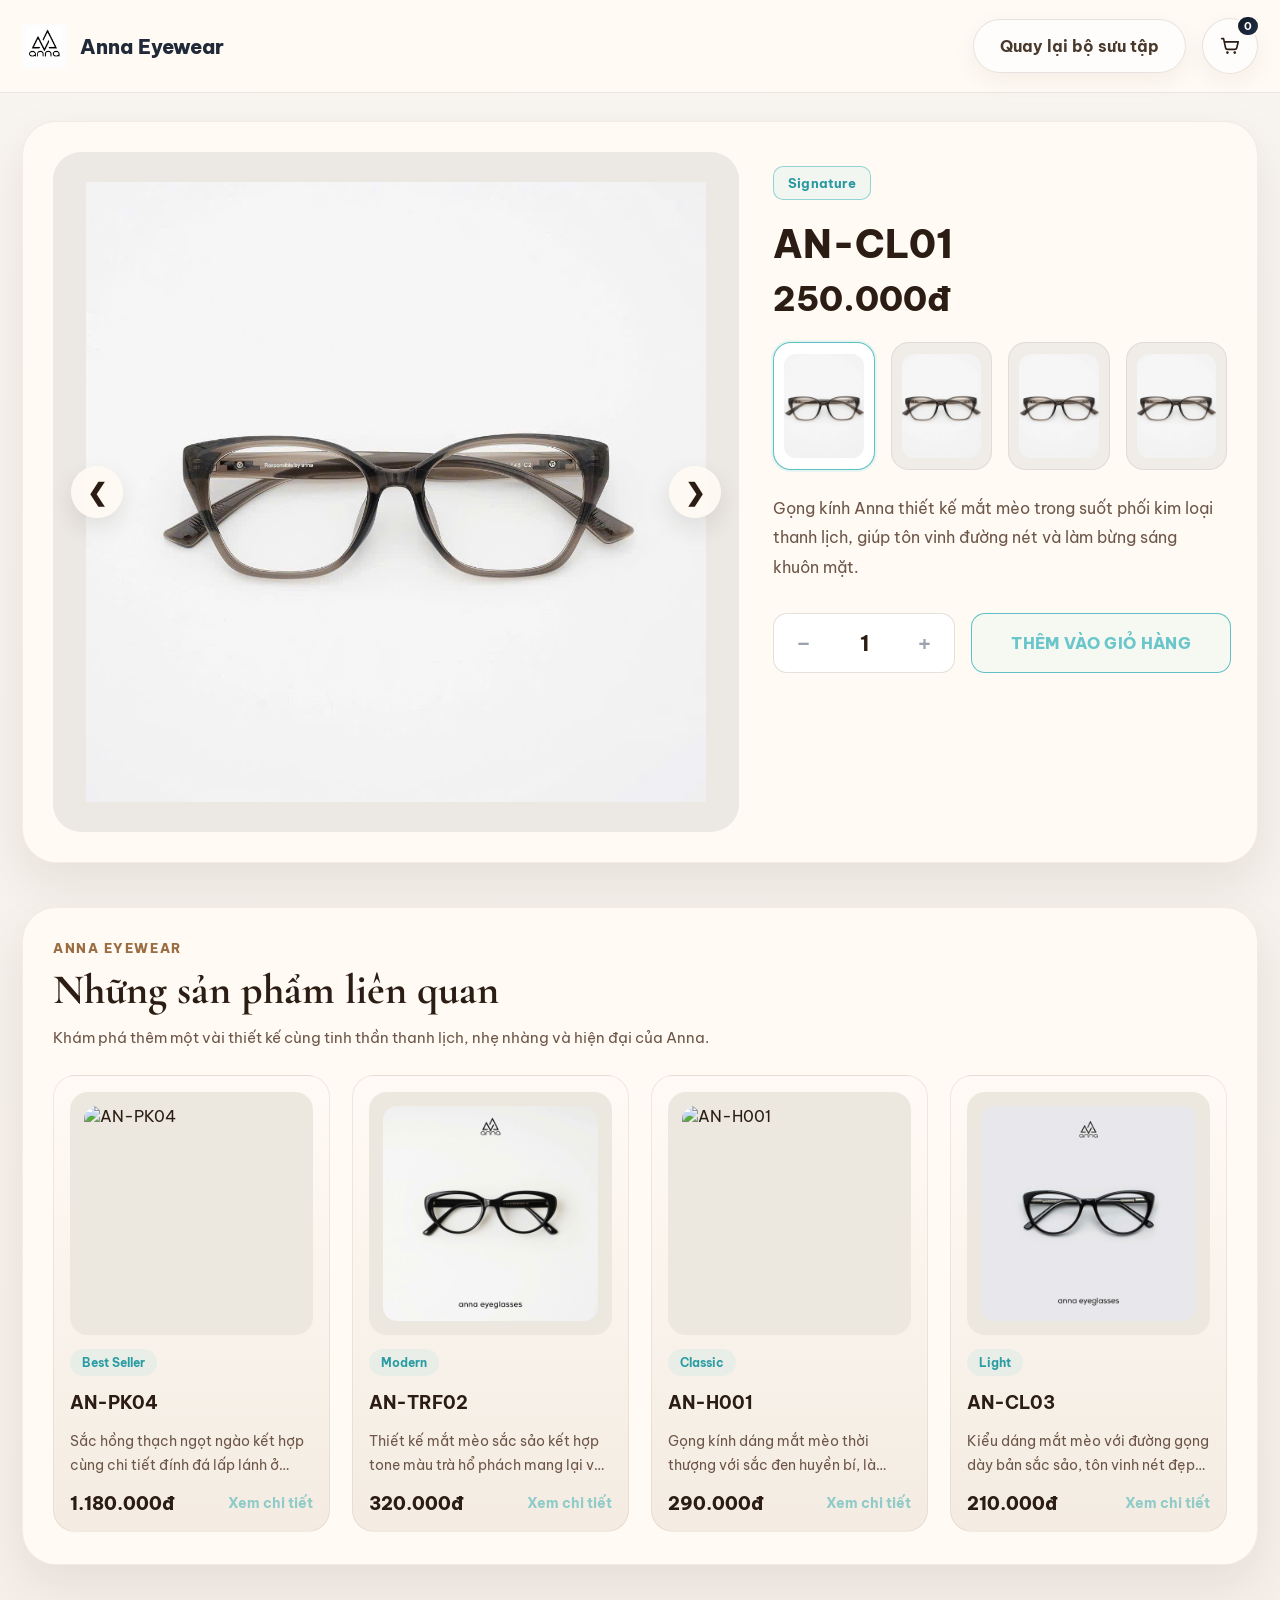
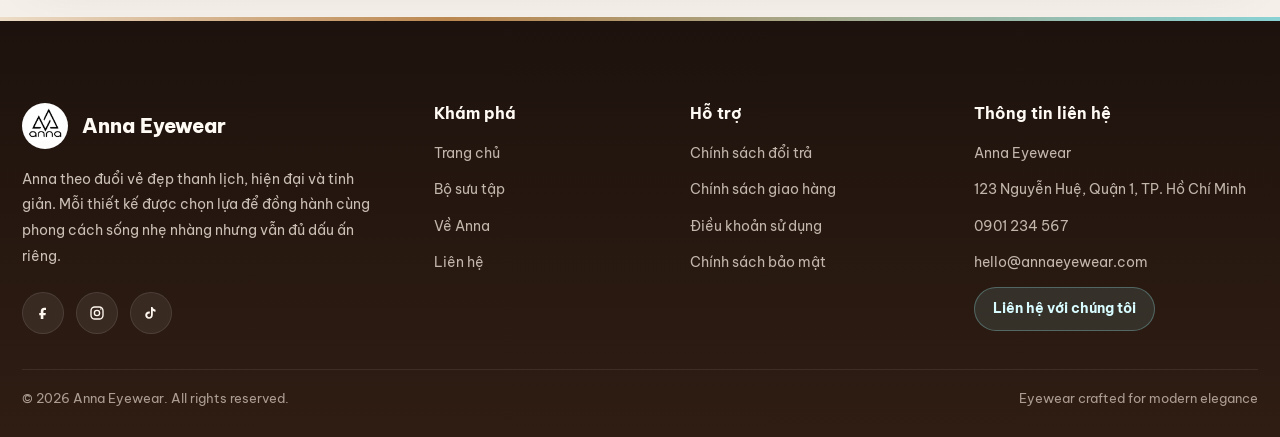
==== html/product-detail.html @ f4abd7b1 "First commit" ====
<!DOCTYPE html>
<html lang="vi">
<head>
  <meta charset="UTF-8" />
  <meta name="viewport" content="width=device-width, initial-scale=1.0" />
  <title>Anna | Chi tiết sản phẩm</title>
  <link rel="preconnect" href="https://fonts.googleapis.com">
  <link rel="preconnect" href="https://fonts.gstatic.com" crossorigin>
  <link href="https://fonts.googleapis.com/css2?family=Be+Vietnam+Pro:wght@400;500;600;700;800&family=Cormorant+Garamond:wght@500;600;700&display=swap" rel="stylesheet">
  <style>
    * {
      box-sizing: border-box;
    }

    :root {
      --bg: #f7f2ec;
      --surface: #fffaf4;
      --surface-soft: #f2ece4;
      --line: rgba(104, 80, 58, 0.12);
      --text: #2b1d14;
      --muted: #6d5648;
      --accent: #8fdcdf;
      --accent-deep: #53bcc2;
      --shadow: 0 20px 50px rgba(43, 29, 18, 0.08);
      --radius-xl: 34px;
      --radius-lg: 24px;
      --radius-md: 18px;
    }

    html {
      scroll-behavior: smooth;
    }

    body {
      margin: 0;
      font-family: "Be Vietnam Pro", sans-serif;
      background: linear-gradient(180deg, #f8f4ef 0%, #f4eee7 100%);
      color: var(--text);
    }

    a {
      text-decoration: none;
      color: inherit;
    }

    img {
      max-width: 100%;
      display: block;
    }

    button,
    input {
      font: inherit;
    }

    .container {
      width: min(1280px, calc(100% - 44px));
      margin: 0 auto;
    }

    .topbar {
      position: sticky;
      top: 0;
      z-index: 100;
      background: rgba(255, 250, 244, 0.94);
      backdrop-filter: blur(12px);
      border-bottom: 1px solid var(--line);
    }

    .topbar-inner {
      min-height: 92px;
      display: flex;
      align-items: center;
      justify-content: space-between;
      gap: 20px;
    }

    .brand {
      display: inline-flex;
      align-items: center;
      gap: 14px;
      color: #1f2937;
      font-weight: 800;
      font-size: 20px;
    }

    .brand img {
      width: 44px;
      height: 44px;
      object-fit: contain;
    }

    .top-actions {
      display: flex;
      align-items: center;
      gap: 16px;
    }

    .back-link {
      min-height: 54px;
      padding: 0 26px;
      display: inline-flex;
      align-items: center;
      justify-content: center;
      border-radius: 999px;
      border: 1px solid rgba(108, 82, 58, 0.16);
      background: rgba(255, 255, 255, 0.76);
      color: #4a3a2d;
      font-weight: 700;
      box-shadow: 0 8px 24px rgba(43, 29, 18, 0.05);
      transition: transform 0.18s ease, box-shadow 0.18s ease;
    }

    .back-link:hover,
    .cart-link:hover {
      transform: translateY(-1px);
      box-shadow: 0 12px 28px rgba(43, 29, 18, 0.08);
    }

    .cart-link {
      position: relative;
      width: 56px;
      height: 56px;
      border-radius: 999px;
      display: inline-flex;
      align-items: center;
      justify-content: center;
      background: rgba(255, 255, 255, 0.76);
      border: 1px solid rgba(108, 82, 58, 0.16);
      color: #2b1d14;
      box-shadow: 0 8px 24px rgba(43, 29, 18, 0.05);
      transition: transform 0.18s ease, box-shadow 0.18s ease;
    }

    .cart-count {
      position: absolute;
      top: -4px;
      right: -3px;
      min-width: 22px;
      height: 22px;
      padding: 0 6px;
      border-radius: 999px;
      display: inline-flex;
      align-items: center;
      justify-content: center;
      background: linear-gradient(135deg, #101827 0%, #213047 100%);
      color: #fff;
      font-size: 11px;
      font-weight: 700;
      border: 2px solid #fffaf4;
    }

    .detail-wrap {
      padding: 28px 0 26px;
    }

    .detail-card {
      background: var(--surface);
      border: 1px solid rgba(108, 82, 58, 0.08);
      border-radius: var(--radius-xl);
      padding: 30px;
      box-shadow: var(--shadow);
    }

    .detail-grid {
      display: grid;
      grid-template-columns: minmax(0, 1.24fr) minmax(360px, 0.82fr);
      gap: 34px;
      align-items: start;
    }

    .gallery-box {
      background: #ece8e3;
      border-radius: 28px;
      padding: 30px;
      min-height: 680px;
      display: flex;
      align-items: center;
      justify-content: center;
      overflow: hidden;
    }

    .gallery-box img {
      width: 100%;
      max-width: 740px;
      max-height: 620px;
      object-fit: contain;
      margin: 0 auto;
    }

    .gallery-box {
  position: relative;
}

.gallery-arrow {
  position: absolute;
  top: 50%;
  transform: translateY(-50%);
  width: 52px;
  height: 52px;
  border: none;
  border-radius: 50%;
  display: inline-flex;
  align-items: center;
  justify-content: center;
  background: rgba(255, 250, 244, 0.92);
  color: #2b1d14;
  font-size: 24px;
  font-weight: 700;
  cursor: pointer;
  box-shadow: 0 10px 24px rgba(43, 29, 18, 0.10);
  z-index: 2;
  transition: 0.2s ease;
}

.gallery-arrow:hover {
  transform: translateY(-50%) scale(1.05);
  background: #ffffff;
}

.gallery-arrow-left {
  left: 18px;
}

.gallery-arrow-right {
  right: 18px;
}

@media (max-width: 768px) {
  .gallery-arrow {
    width: 44px;
    height: 44px;
    font-size: 20px;
  }

  .gallery-arrow-left {
    left: 10px;
  }

  .gallery-arrow-right {
    right: 10px;
  }
}

    .detail-side {
      display: flex;
      flex-direction: column;
      gap: 22px;
      padding-top: 14px;
    }

    .badge {
      width: fit-content;
      padding: 8px 14px;
      border: 1px solid rgba(83, 188, 194, 0.6);
      border-radius: 10px;
      background: rgba(143, 220, 223, 0.12);
      color: #2998a0;
      font-size: 13px;
      font-weight: 700;
      letter-spacing: 0.01em;
    }

    .product-title {
      margin: 0;
      font-size: 38px;
      line-height: 1.18;
      font-weight: 800;
      color: #2b1d14;
    }

    .product-price {
      margin-top: 10px;
      font-size: 34px;
      font-weight: 800;
      color: #2b1d14;
    }

    .thumb-grid {
      display: grid;
      grid-template-columns: repeat(4, minmax(0, 1fr));
      gap: 16px;
    }

    .thumb-btn {
      border: 1px solid rgba(108, 82, 58, 0.1);
      background: #f0ece7;
      border-radius: 18px;
      padding: 10px;
      min-height: 128px;
      cursor: pointer;
      transition: 0.2s ease;
    }

    .thumb-btn.active {
      border-color: rgba(83, 188, 194, 0.95);
      box-shadow: 0 0 0 2px rgba(143, 220, 223, 0.2);
      background: #fff;
    }

    .thumb-btn img {
      width: 100%;
      height: 104px;
      object-fit: cover;
      border-radius: 12px;
    }

    .product-short {
      margin: 2px 0 0;
      font-size: 16px;
      line-height: 1.85;
      color: var(--muted);
    }

    .purchase-row {
      display: flex;
      align-items: center;
      gap: 16px;
      margin-top: 8px;
    }

    .qty-box {
      display: inline-flex;
      align-items: center;
      border: 1px solid rgba(108, 82, 58, 0.18);
      border-radius: 14px;
      overflow: hidden;
      background: #fff;
      min-width: 182px;
      height: 60px;
    }

    .qty-box button {
      width: 60px;
      height: 60px;
      border: none;
      background: transparent;
      color: #9ca3af;
      font-size: 28px;
      cursor: pointer;
    }

    .qty-box input {
      width: 62px;
      height: 60px;
      border: none;
      outline: none;
      background: transparent;
      text-align: center;
      color: #2b1d14;
      font-size: 22px;
      font-weight: 700;
    }

    .qty-box input::-webkit-outer-spin-button,
    .qty-box input::-webkit-inner-spin-button {
      -webkit-appearance: none;
      margin: 0;
    }

    .qty-box input[type="number"] {
      -moz-appearance: textfield;
    }

    .add-cart-btn {
      min-width: 260px;
      height: 60px;
      border-radius: 14px;
      border: 1px solid rgba(83, 188, 194, 0.92);
      background: rgba(143, 220, 223, 0.08);
      color: #6bc6cc;
      font-size: 16px;
      font-weight: 800;
      letter-spacing: 0.02em;
      cursor: pointer;
      padding: 0 22px;
      transition: transform 0.18s ease, box-shadow 0.18s ease;
    }

    .add-cart-btn:hover {
      transform: translateY(-1px);
      box-shadow: 0 10px 20px rgba(83, 188, 194, 0.12);
    }

    .cart-note {
      min-height: 22px;
      margin: 0;
      color: #33838a;
      font-size: 14px;
      font-weight: 600;
    }

    .related-section {
      padding: 18px 0 42px;
    }

    .section-box {
      background: var(--surface);
      border: 1px solid rgba(108, 82, 58, 0.08);
      border-radius: var(--radius-xl);
      padding: 32px 30px;
      box-shadow: var(--shadow);
    }

    .section-head {
      margin-bottom: 24px;
    }

    .section-head .eyebrow {
      margin-bottom: 10px;
      font-size: 13px;
      font-weight: 800;
      letter-spacing: 0.12em;
      text-transform: uppercase;
      color: #9a6d43;
    }

    .section-head h2 {
      margin: 0;
      font-size: 42px;
      line-height: 1.14;
      font-weight: 700;
      font-family: "Cormorant Garamond", serif;
      color: #2b1d14;
    }

    .section-head p {
      margin: 10px 0 0;
      color: var(--muted);
      font-size: 15px;
      line-height: 1.8;
      max-width: 760px;
    }

    .related-grid {
      display: grid;
      grid-template-columns: repeat(4, minmax(0, 1fr));
      gap: 22px;
    }

    .related-card {
      display: flex;
      flex-direction: column;
      gap: 14px;
      padding: 16px;
      border-radius: 22px;
      background: linear-gradient(180deg, #fffaf5 0%, #f4ece2 100%);
      border: 1px solid rgba(108, 82, 58, 0.1);
      transition: transform 0.18s ease, box-shadow 0.18s ease;
      cursor: pointer;
    }

    .related-card:hover {
      transform: translateY(-3px);
      box-shadow: 0 16px 26px rgba(43, 29, 18, 0.08);
    }

    .related-image {
      aspect-ratio: 1 / 1;
      border-radius: 18px;
      overflow: hidden;
      background: #ece7df;
      display: flex;
      align-items: center;
      justify-content: center;
      padding: 14px;
    }

    .related-image img {
      width: 100%;
      height: 100%;
      object-fit: cover;
      border-radius: 14px;
    }

    .related-badge {
      width: fit-content;
      padding: 6px 12px;
      border-radius: 999px;
      background: rgba(143, 220, 223, 0.15);
      color: #2b9ca3;
      font-size: 12px;
      font-weight: 700;
    }

    .related-name {
      margin: 0;
      font-size: 18px;
      font-weight: 700;
      color: #2b1d14;
      line-height: 1.45;
    }

    .related-desc {
      margin: 0;
      font-size: 14px;
      line-height: 1.7;
      color: var(--muted);
      display: -webkit-box;
      -webkit-line-clamp: 2;
      line-clamp: 2;
      -webkit-box-orient: vertical;
      overflow: hidden;
    }

    .related-bottom {
      display: flex;
      align-items: center;
      justify-content: space-between;
      gap: 12px;
      margin-top: auto;
    }

    .related-price {
      font-size: 18px;
      font-weight: 800;
      color: #2b1d14;
    }

    .related-link {
      font-size: 14px;
      font-weight: 700;
      color: #8fcbc8;
    }

    .site-footer {
      position: relative;
      margin-top: 10px;
      padding-top: 28px;
      background: linear-gradient(180deg, #1d120d 0%, #2f1d13 100%);
      color: rgba(255, 248, 240, 0.88);
      overflow: hidden;
    }

    .footer-accent {
      position: absolute;
      inset: 0 auto auto 0;
      width: 100%;
      height: 4px;
      background: linear-gradient(90deg, #f7e6d0 0%, #c48e54 35%, #8fdcdf 100%);
      opacity: 0.95;
    }

    .footer-grid {
      display: grid;
      grid-template-columns: 1.35fr 0.8fr 0.9fr 1fr;
      gap: 28px;
      padding: 58px 0 26px;
      position: relative;
      z-index: 1;
    }

    .footer-brand-col .brand {
      color: #fffaf4;
      margin-bottom: 18px;
    }

    .footer-brand-col .brand img {
      width: 46px;
      height: 46px;
      object-fit: cover;
      border-radius: 50%;
      background: rgba(255, 255, 255, 0.08);
    }

    .footer-brand-text {
      margin: 0 0 22px;
      max-width: 360px;
      line-height: 1.85;
      font-size: 14px;
      color: rgba(255, 244, 232, 0.76);
    }

    .footer-socials {
      display: flex;
      align-items: center;
      gap: 12px;
    }

    .footer-socials a {
      width: 42px;
      height: 42px;
      border-radius: 50%;
      display: inline-flex;
      align-items: center;
      justify-content: center;
      color: #fff8f0;
      background: rgba(255, 255, 255, 0.07);
      border: 1px solid rgba(255, 255, 255, 0.1);
      transition: transform 0.2s ease, background 0.2s ease;
    }

    .footer-socials a:hover {
      transform: translateY(-2px);
      background: rgba(143, 220, 223, 0.14);
    }

    .footer-socials svg {
      width: 18px;
      height: 18px;
    }

    .footer-col h3 {
      margin: 0 0 18px;
      font-size: 16px;
      color: #fffaf4;
    }

    .footer-col a,
    .footer-col p {
      display: block;
      margin: 0 0 12px;
      font-size: 14px;
      line-height: 1.75;
      color: rgba(255, 244, 232, 0.72);
    }

    .footer-col a:hover {
      color: #8fdcdf;
    }

    .footer-btn {
      margin-top: 6px;
      display: inline-flex !important;
      align-items: center;
      justify-content: center;
      min-height: 44px;
      padding: 0 18px;
      border-radius: 999px;
      background: rgba(143, 220, 223, 0.12);
      border: 1px solid rgba(143, 220, 223, 0.32);
      color: #d7fbff !important;
      font-weight: 700;
    }

    .footer-bottom {
      position: relative;
      z-index: 1;
      min-height: 68px;
      padding: 18px 0 28px;
      border-top: 1px solid rgba(255, 255, 255, 0.08);
      display: flex;
      align-items: center;
      justify-content: space-between;
      gap: 16px;
      font-size: 13px;
      color: rgba(255, 244, 232, 0.6);
    }

    .empty-state {
      grid-column: 1 / -1;
      padding: 36px 20px;
      text-align: center;
      color: var(--muted);
      font-size: 16px;
      border-radius: 18px;
      background: #f7f1ea;
      border: 1px dashed rgba(108, 82, 58, 0.18);
    }

    @media (max-width: 1180px) {
      .detail-grid,
      .footer-grid {
        grid-template-columns: 1fr;
      }

      .gallery-box {
        min-height: 520px;
      }

      .related-grid {
        grid-template-columns: repeat(2, minmax(0, 1fr));
      }

      .footer-grid {
        gap: 14px;
      }
    }

    @media (max-width: 768px) {
      .container {
        width: min(100% - 24px, 100%);
      }

      .topbar-inner {
        min-height: 78px;
      }

      .brand {
        font-size: 18px;
      }

      .back-link {
        display: none;
      }

      .detail-card,
      .section-box {
        padding: 18px;
        border-radius: 22px;
      }

      .gallery-box {
        min-height: 320px;
        padding: 18px;
        border-radius: 20px;
      }

      .product-title {
        font-size: 28px;
      }

      .product-price {
        font-size: 28px;
      }

      .thumb-grid {
        grid-template-columns: repeat(2, minmax(0, 1fr));
      }

      .thumb-btn {
        min-height: 112px;
      }

      .thumb-btn img {
        height: 88px;
      }

      .purchase-row {
        flex-direction: column;
        align-items: stretch;
      }

      .qty-box,
      .add-cart-btn {
        width: 100%;
      }

      .section-head h2 {
        font-size: 34px;
      }

      .related-grid {
        grid-template-columns: 1fr;
      }

      .footer-bottom {
        flex-direction: column;
        align-items: flex-start;
      }
    }
  </style>
</head>
<body>
  <header class="topbar">
    <div class="container topbar-inner">
      <a href="home.html" class="brand">
        <img src="../img/logo.jpg" alt="Anna Eyewear">
        <span>Anna Eyewear</span>
      </a>

      <div class="top-actions">
        <a href="product.html" class="back-link">Quay lại bộ sưu tập</a>

        <a href="cart.html" class="cart-link" aria-label="Giỏ hàng">
          <svg width="22" height="22" viewBox="0 0 24 24" fill="none">
            <path d="M3 4H5L7.2 14.2C7.4 15.1 8.2 15.7 9.1 15.7H17.4C18.3 15.7 19.1 15.1 19.3 14.2L21 7.5H6.2" stroke="currentColor" stroke-width="1.8" stroke-linecap="round" stroke-linejoin="round"/>
            <circle cx="9.2" cy="19.2" r="1.4" fill="currentColor"/>
            <circle cx="17.2" cy="19.2" r="1.4" fill="currentColor"/>
          </svg>
          <span class="cart-count" id="cartCount">0</span>
        </a>
      </div>
    </div>
  </header>

  <main>
    <section class="detail-wrap">
      <div class="container">
        <div class="detail-card">
          <div class="detail-grid">
            <div class="gallery-box">
              <button type="button" class="gallery-arrow gallery-arrow-left" id="prevImageBtn" aria-label="Ảnh trước">
                &#10094;
              </button>

              <img id="mainImage" src="../img/logo.jpg" alt="Anna Eyewear">

              <button type="button" class="gallery-arrow gallery-arrow-right" id="nextImageBtn" aria-label="Ảnh tiếp theo">
                &#10095;
              </button>
            </div>

            <div class="detail-side">
              <div class="badge" id="detailBadge">Anna Eyewear</div>

              <div>
                <h1 class="product-title" id="detailName">Tên sản phẩm</h1>
                <div class="product-price" id="detailPrice">0đ</div>
              </div>

              <div class="thumb-grid" id="thumbGrid"></div>

              <p class="product-short" id="detailShort">
                Mô tả ngắn của sản phẩm sẽ hiển thị ở đây.
              </p>

              <div class="purchase-row">
                <div class="qty-box">
                  <button type="button" id="decreaseQty">-</button>
                  <input type="number" id="productQty" min="1" value="1">
                  <button type="button" id="increaseQty">+</button>
                </div>

                <button type="button" class="add-cart-btn" id="addToCartBtn">THÊM VÀO GIỎ HÀNG</button>
              </div>

              <p class="cart-note" id="cartNote"></p>
            </div>
          </div>
        </div>
      </div>
    </section>

    <section class="related-section">
      <div class="container">
        <div class="section-box">
          <div class="section-head">
            <div class="eyebrow">Anna Eyewear</div>
            <h2>Những sản phẩm liên quan</h2>
            <p>Khám phá thêm một vài thiết kế cùng tinh thần thanh lịch, nhẹ nhàng và hiện đại của Anna.</p>
          </div>

          <div class="related-grid" id="relatedGrid"></div>
        </div>
      </div>
    </section>
  </main>

  <footer class="site-footer">
    <div class="footer-accent"></div>

    <div class="container footer-grid">
      <div class="footer-brand-col">
        <a href="home.html" class="brand">
          <img src="../img/logo.jpg" alt="Anna Eyewear" />
          <span>Anna Eyewear</span>
        </a>

        <p class="footer-brand-text">
          Anna theo đuổi vẻ đẹp thanh lịch, hiện đại và tinh giản. Mỗi thiết kế được chọn lựa để đồng hành cùng phong cách sống nhẹ nhàng nhưng vẫn đủ dấu ấn riêng.
        </p>

        <div class="footer-socials">
          <a href="#" aria-label="Facebook">
            <svg viewBox="0 0 24 24" fill="none">
              <path d="M14 8H16V5H13.5C10.8 5 9 6.8 9 9.8V12H7V15H9V20H12.5V15H15.3L15.8 12H12.5V10.2C12.5 8.9 13 8 14 8Z" fill="currentColor"/>
            </svg>
          </a>
          <a href="#" aria-label="Instagram">
            <svg viewBox="0 0 24 24" fill="none">
              <rect x="4" y="4" width="16" height="16" rx="5" stroke="currentColor" stroke-width="1.8"/>
              <circle cx="12" cy="12" r="3.5" stroke="currentColor" stroke-width="1.8"/>
              <circle cx="17.2" cy="6.8" r="1" fill="currentColor"/>
            </svg>
          </a>
          <a href="#" aria-label="TikTok">
            <svg viewBox="0 0 24 24" fill="none">
              <path d="M14 4C14.6 5.8 15.8 7.1 18 7.6V10.2C16.6 10.2 15.4 9.8 14.4 9V14.6C14.4 17.6 12.2 19.7 9.3 19.7C6.5 19.7 4.3 17.6 4.3 14.8C4.3 12.1 6.5 9.9 9.3 9.9C9.7 9.9 10.1 9.9 10.4 10V12.7C10.1 12.6 9.8 12.6 9.5 12.6C8.1 12.6 7 13.7 7 15.1C7 16.5 8.1 17.6 9.5 17.6C10.9 17.6 12 16.5 12 15.1V4H14Z" fill="currentColor"/>
            </svg>
          </a>
        </div>
      </div>

      <div class="footer-col">
        <h3>Khám phá</h3>
        <a href="home.html">Trang chủ</a>
        <a href="product.html">Bộ sưu tập</a>
        <a href="about.html">Về Anna</a>
        <a href="contact.html">Liên hệ</a>
      </div>

      <div class="footer-col">
        <h3>Hỗ trợ</h3>
        <a href="return-policy.html">Chính sách đổi trả</a>
        <a href="shipping-policy.html">Chính sách giao hàng</a>
        <a href="terms.html">Điều khoản sử dụng</a>
        <a href="privacy-policy.html">Chính sách bảo mật</a>
      </div>

      <div class="footer-col footer-contact">
        <h3>Thông tin liên hệ</h3>
        <p>Anna Eyewear</p>
        <p>123 Nguyễn Huệ, Quận 1, TP. Hồ Chí Minh</p>
        <p>0901 234 567</p>
        <p>hello@annaeyewear.com</p>
        <a href="contact.html" class="footer-btn">Liên hệ với chúng tôi</a>
      </div>
    </div>

    <div class="container footer-bottom">
      <span>© 2026 Anna Eyewear. All rights reserved.</span>
      <span>Eyewear crafted for modern elegance</span>
    </div>
  </footer>

  <script>
    const fallbackProducts = [
      {
        id: 'AN-CL01',
        name: 'AN-CL01',
        price: '250.000đ',
        badge: 'Signature',
        desc: 'Gọng kính Anna thiết kế mắt mèo trong suốt phối kim loại thanh lịch, giúp tôn vinh đường nét và làm bừng sáng khuôn mặt.',
        shortDescription: 'Gọng kính Anna thiết kế mắt mèo trong suốt phối kim loại thanh lịch, giúp tôn vinh đường nét và làm bừng sáng khuôn mặt.',
        image: '../img/1.jpg',
        images: ['../img/1.jpg', '../img/1.jpg', '../img/1.jpg', '../img/1.jpg']
      },
      {
        id: 'AN-PK04',
        name: 'AN-PK04',
        price: '1.180.000đ',
        badge: 'Best Seller',
        desc: 'Sắc hồng thạch ngọt ngào kết hợp cùng chi tiết đính đá lấp lánh ở càng kính, mang đến vẻ đẹp yêu kiều, tiểu thư và thanh lịch.',
        shortDescription: 'Sắc hồng thạch ngọt ngào kết hợp cùng chi tiết đính đá lấp lánh ở càng kính, mang đến vẻ đẹp yêu kiều, tiểu thư và thanh lịch.',
        image: '../img/10.png',
        images: ['../img/10.png', '../img/10.png', '../img/10.png', '../img/10.png']
      },
      {
        id: 'AN-TRF02',
        name: 'AN-TRF02',
        price: '320.000đ',
        badge: 'Modern',
        desc: 'Thiết kế mắt mèo sắc sảo kết hợp tone màu trà hổ phách mang lại vẻ ngoài cá tính, sang trọng và cực kỳ tôn da.',
        shortDescription: 'Thiết kế mắt mèo sắc sảo kết hợp tone màu trà hổ phách mang lại vẻ ngoài cá tính, sang trọng và cực kỳ tôn da.',
        image: '../img/2.jpg',
        images: ['../img/2.jpg', '../img/2.jpg', '../img/2.jpg', '../img/2.jpg']
      },
      {
        id: 'AN-H001',
        name: 'AN-H001',
        price: '290.000đ',
        badge: 'Classic',
        desc: 'Gọng kính dáng mắt mèo thời thượng với sắc đen huyền bí, là điểm nhấn hoàn hảo tôn vinh đường nét gương mặt thanh tú.',
        shortDescription: 'Gọng kính dáng mắt mèo thời thượng với sắc đen huyền bí, là điểm nhấn hoàn hảo tôn vinh đường nét gương mặt thanh tú.',
        image: '../img/4.jpg',
        images: ['../img/4.jpg', '../img/4.jpg', '../img/4.jpg', '../img/4.jpg']
      },
      {
        id: 'AN-CL03',
        name: 'AN-CL03',
        price: '210.000đ',
        badge: 'Light',
        desc: 'Kiểu dáng mắt mèo với đường gọng dày bản sắc sảo, tôn vinh nét đẹp hiện đại và khẳng định phong cách cá nhân mạnh mẽ.',
        shortDescription: 'Kiểu dáng mắt mèo với đường gọng dày bản sắc sảo, tôn vinh nét đẹp hiện đại và khẳng định phong cách cá nhân mạnh mẽ.',
        image: '../img/5.jpg',
        images: ['../img/5.jpg', '../img/5.jpg', '../img/5.jpg', '../img/5.jpg']
      }
    ];

    const cartCount = document.getElementById('cartCount');
    const detailName = document.getElementById('detailName');
    const detailPrice = document.getElementById('detailPrice');
    const detailBadge = document.getElementById('detailBadge');
    const detailShort = document.getElementById('detailShort');
    const mainImage = document.getElementById('mainImage');
    const thumbGrid = document.getElementById('thumbGrid');
    const prevImageBtn = document.getElementById('prevImageBtn');
    const nextImageBtn = document.getElementById('nextImageBtn');

    let currentImages = [];
    let currentImageIndex = 0;
    const productQty = document.getElementById('productQty');
    const decreaseQty = document.getElementById('decreaseQty');
    const increaseQty = document.getElementById('increaseQty');
    const addToCartBtn = document.getElementById('addToCartBtn');
    const cartNote = document.getElementById('cartNote');
    const relatedGrid = document.getElementById('relatedGrid');

    function getCart() {
      return JSON.parse(localStorage.getItem('luneria_cart') || '[]');
    }

    function updateCartCount() {
      const cart = getCart();
      const total = cart.reduce((sum, item) => sum + (parseInt(item.quantity, 10) || 0), 0);
      cartCount.textContent = total;
    }

    function getSelectedProduct() {
      try {
        return JSON.parse(localStorage.getItem('anna_selected_product') || 'null');
      } catch (error) {
        return null;
      }
    }

    function getAllProducts() {
      try {
        const stored = JSON.parse(localStorage.getItem('anna_all_products') || '[]');
        if (Array.isArray(stored) && stored.length) return stored;
      } catch (error) {}
      return fallbackProducts;
    }

    function normalizeImages(product) {
      const list = Array.isArray(product.images) ? product.images.filter(Boolean) : [];
      if (list.length) return list;
      if (product.image) return [product.image, product.image, product.image, product.image];
      return ['../img/logo.jpg', '../img/logo.jpg', '../img/logo.jpg', '../img/logo.jpg'];
    }
    function updateMainImage(index) {
  if (!currentImages.length) return;

  currentImageIndex = index;
  mainImage.src = currentImages[currentImageIndex];
  mainImage.alt = 'Ảnh sản phẩm ' + (currentImageIndex + 1);

  document.querySelectorAll('.thumb-btn').forEach((item, i) => {
    item.classList.toggle('active', i === currentImageIndex);
  });
}

function changeImage(step) {
  if (!currentImages.length) return;

  currentImageIndex += step;

  if (currentImageIndex < 0) {
    currentImageIndex = currentImages.length - 1;
  }

  if (currentImageIndex >= currentImages.length) {
    currentImageIndex = 0;
  }

  updateMainImage(currentImageIndex);
}

    function renderThumbs(images) {
  currentImages = images;
  currentImageIndex = 0;
  thumbGrid.innerHTML = '';

  images.forEach((src, index) => {
    const button = document.createElement('button');
    button.type = 'button';
    button.className = 'thumb-btn' + (index === 0 ? ' active' : '');
    button.innerHTML = '<img src="' + src + '" alt="Ảnh phụ sản phẩm ' + (index + 1) + '">';

    button.addEventListener('click', () => {
      updateMainImage(index);
    });

    thumbGrid.appendChild(button);
  });

  updateMainImage(0);
}

    function renderRelatedProducts(currentProduct) {
      const sourceProducts = getAllProducts();
      const related = sourceProducts
        .filter(item => item && item.name !== currentProduct.name)
        .slice(0, 4);

      if (!related.length) {
        relatedGrid.innerHTML = '<div class="empty-state">Hiện chưa có sản phẩm liên quan để hiển thị.</div>';
        return;
      }

      relatedGrid.innerHTML = related.map(item => {
        const safe = item.image || '../img/logo.jpg';
        return `
          <article class="related-card" data-product='${JSON.stringify(item).replace(/'/g, "&apos;")}'>
            <div class="related-image">
              <img src="${safe}" alt="${item.name}">
            </div>
            <span class="related-badge">${item.badge || 'Anna Eyewear'}</span>
            <h3 class="related-name">${item.name}</h3>
            <p class="related-desc">${item.shortDescription || item.desc || ''}</p>
            <div class="related-bottom">
              <strong class="related-price">${item.price || ''}</strong>
              <span class="related-link">Xem chi tiết</span>
            </div>
          </article>
        `;
      }).join('');

      document.querySelectorAll('.related-card').forEach(card => {
        card.addEventListener('click', () => {
          const product = JSON.parse(card.dataset.product.replace(/&apos;/g, "'"));
          localStorage.setItem('anna_selected_product', JSON.stringify(product));
          localStorage.setItem('anna_all_products', JSON.stringify(getAllProducts()));
          window.location.href = 'product-detail.html';
        });
      });
    }

    function renderProduct(product) {
      const images = normalizeImages(product);
      detailName.textContent = product.name || 'Sản phẩm Anna';
      detailPrice.textContent = product.price || '0đ';
      detailBadge.textContent = product.badge || 'Anna Eyewear';
      detailShort.textContent = product.shortDescription || product.desc || 'Thiết kế thanh lịch, nhẹ nhàng và hiện đại.';
      mainImage.alt = product.name || 'Sản phẩm Anna';
      renderThumbs(images);
      renderRelatedProducts(product);
    }

    function addToCart(product) {
      const quantity = parseInt(productQty.value, 10) || 1;
      const cart = getCart();
      const existingIndex = cart.findIndex(item => item.name === product.name);

      if (existingIndex !== -1) {
        cart[existingIndex].quantity += quantity;
      } else {
        cart.push({
          name: product.name,
          desc: product.shortDescription || product.desc || '',
          price: product.price || '',
          quantity: quantity,
          image: product.image || normalizeImages(product)[0]
        });
      }

      localStorage.setItem('luneria_cart', JSON.stringify(cart));
      updateCartCount();
      cartNote.textContent = 'Đã thêm ' + quantity + ' sản phẩm vào giỏ hàng';
    }

    decreaseQty.addEventListener('click', () => {
      let value = parseInt(productQty.value, 10) || 1;
      if (value > 1) productQty.value = value - 1;
    });

    increaseQty.addEventListener('click', () => {
      let value = parseInt(productQty.value, 10) || 1;
      productQty.value = value + 1;
    });

    productQty.addEventListener('input', () => {
      const value = parseInt(productQty.value, 10);
      if (!value || value < 1) productQty.value = 1;
    });

    prevImageBtn.addEventListener('click', () => {
      changeImage(-1);
    });

    nextImageBtn.addEventListener('click', () => {
      changeImage(1);
    });
    
    const allProducts = getAllProducts();
    const selectedProduct = getSelectedProduct() || allProducts[0] || fallbackProducts[0];
    renderProduct(selectedProduct);
    updateCartCount();

    addToCartBtn.addEventListener('click', () => addToCart(selectedProduct));
    window.addEventListener('storage', updateCartCount);
  </script>
</body>
</html>
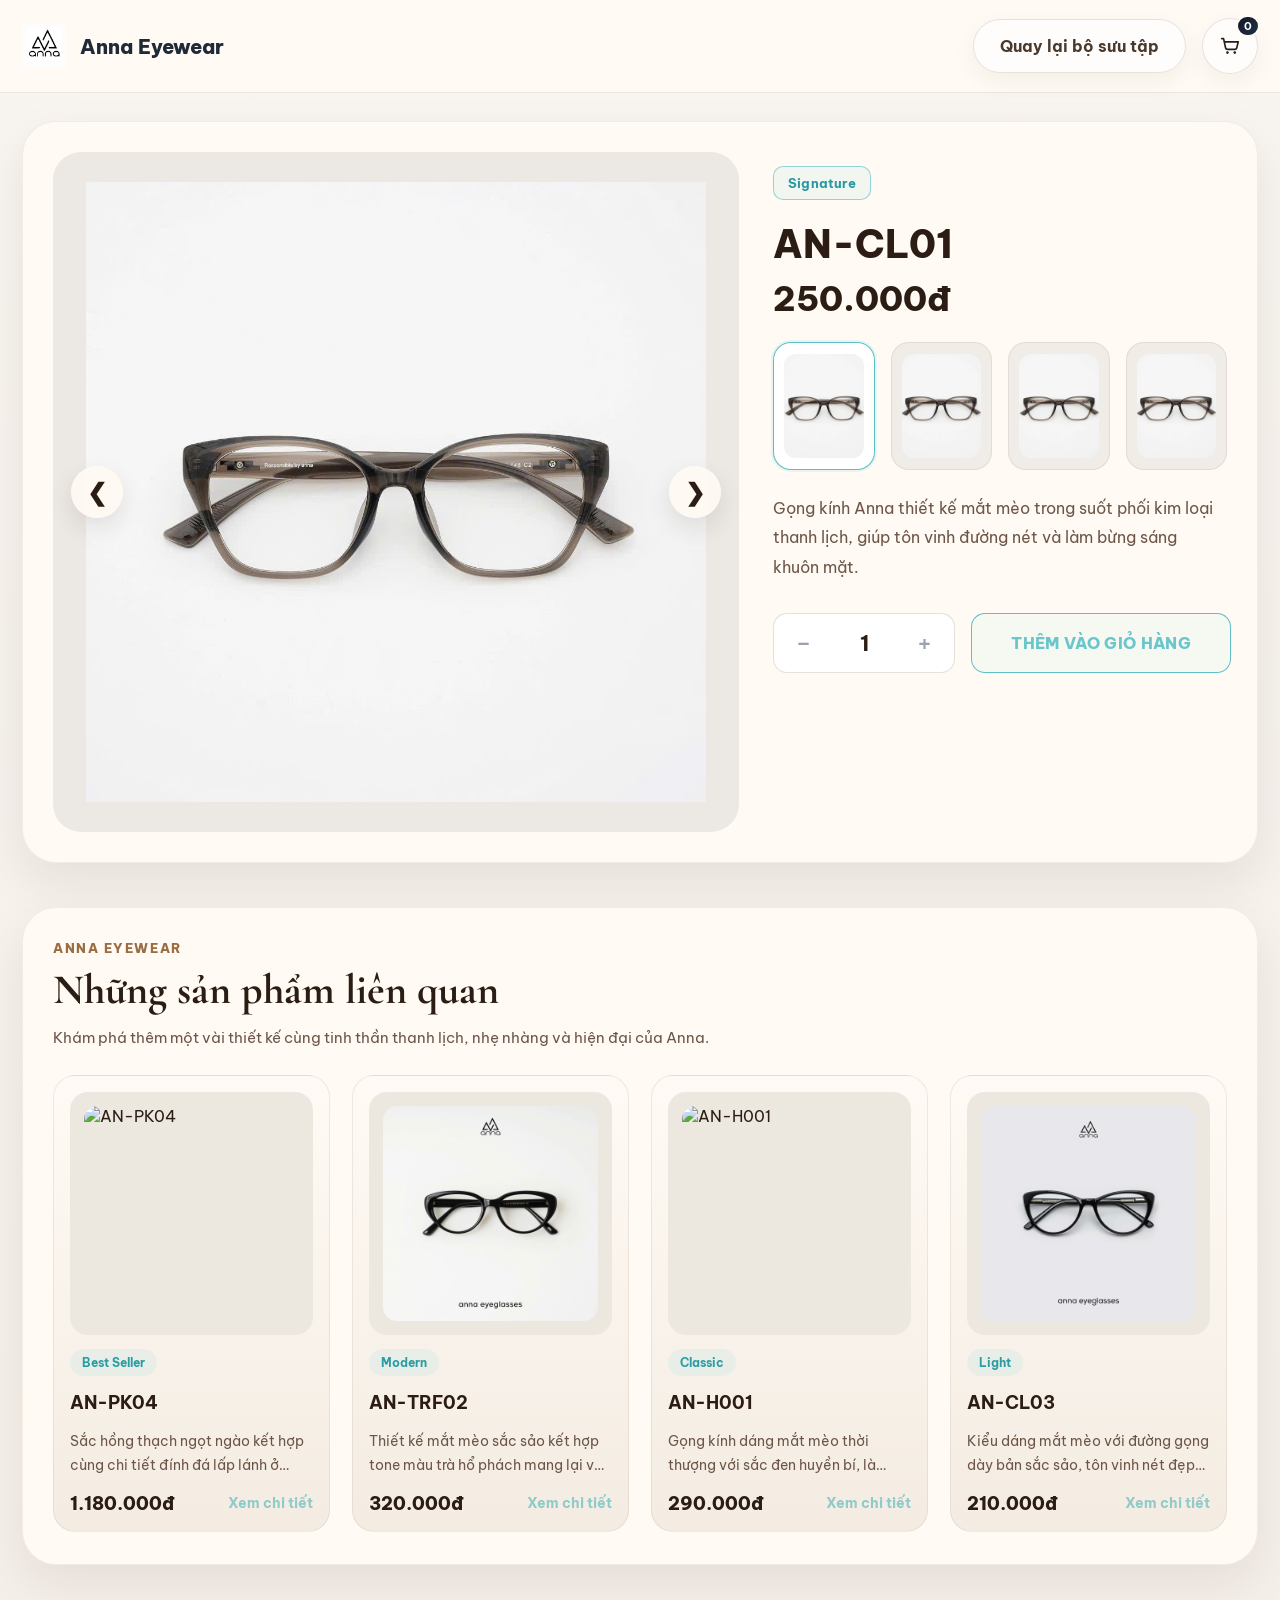
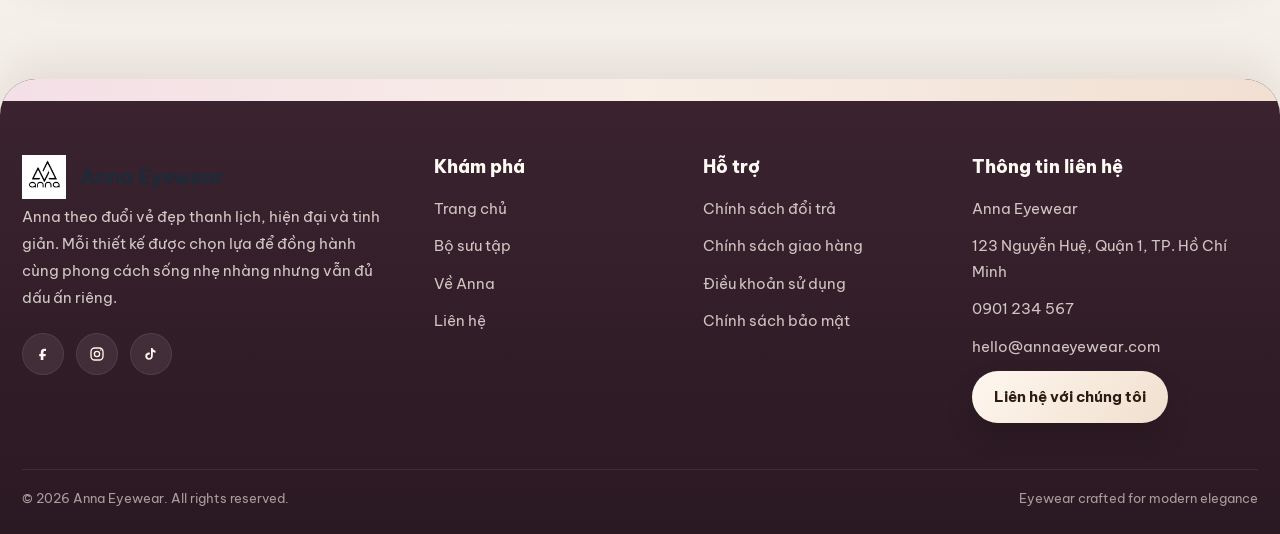
==== commit 84c5dae4: "Update" ====
--- a/html/product-detail.html
+++ b/html/product-detail.html
@@ -7,6 +7,7 @@
   <link rel="preconnect" href="https://fonts.googleapis.com">
   <link rel="preconnect" href="https://fonts.gstatic.com" crossorigin>
   <link href="https://fonts.googleapis.com/css2?family=Be+Vietnam+Pro:wght@400;500;600;700;800&family=Cormorant+Garamond:wght@500;600;700&display=swap" rel="stylesheet">
+  <link rel="icon" type="image/png" href="../img/logo.jpg">
   <style>
     * {
       box-sizing: border-box;
@@ -524,128 +525,147 @@
     }
 
     .site-footer {
-      position: relative;
-      margin-top: 10px;
-      padding-top: 28px;
-      background: linear-gradient(180deg, #1d120d 0%, #2f1d13 100%);
-      color: rgba(255, 248, 240, 0.88);
-      overflow: hidden;
-    }
-
-    .footer-accent {
-      position: absolute;
-      inset: 0 auto auto 0;
-      width: 100%;
-      height: 4px;
-      background: linear-gradient(90deg, #f7e6d0 0%, #c48e54 35%, #8fdcdf 100%);
-      opacity: 0.95;
-    }
-
-    .footer-grid {
-      display: grid;
-      grid-template-columns: 1.35fr 0.8fr 0.9fr 1fr;
-      gap: 28px;
-      padding: 58px 0 26px;
-      position: relative;
-      z-index: 1;
-    }
-
-    .footer-brand-col .brand {
-      color: #fffaf4;
-      margin-bottom: 18px;
-    }
-
-    .footer-brand-col .brand img {
-      width: 46px;
-      height: 46px;
-      object-fit: cover;
-      border-radius: 50%;
-      background: rgba(255, 255, 255, 0.08);
-    }
-
-    .footer-brand-text {
-      margin: 0 0 22px;
-      max-width: 360px;
-      line-height: 1.85;
-      font-size: 14px;
-      color: rgba(255, 244, 232, 0.76);
-    }
-
-    .footer-socials {
-      display: flex;
-      align-items: center;
-      gap: 12px;
-    }
-
-    .footer-socials a {
-      width: 42px;
-      height: 42px;
-      border-radius: 50%;
-      display: inline-flex;
-      align-items: center;
-      justify-content: center;
-      color: #fff8f0;
-      background: rgba(255, 255, 255, 0.07);
-      border: 1px solid rgba(255, 255, 255, 0.1);
-      transition: transform 0.2s ease, background 0.2s ease;
-    }
-
-    .footer-socials a:hover {
-      transform: translateY(-2px);
-      background: rgba(143, 220, 223, 0.14);
-    }
-
-    .footer-socials svg {
-      width: 18px;
-      height: 18px;
-    }
-
-    .footer-col h3 {
-      margin: 0 0 18px;
-      font-size: 16px;
-      color: #fffaf4;
-    }
-
-    .footer-col a,
-    .footer-col p {
-      display: block;
-      margin: 0 0 12px;
-      font-size: 14px;
-      line-height: 1.75;
-      color: rgba(255, 244, 232, 0.72);
-    }
-
-    .footer-col a:hover {
-      color: #8fdcdf;
-    }
-
-    .footer-btn {
-      margin-top: 6px;
-      display: inline-flex !important;
-      align-items: center;
-      justify-content: center;
-      min-height: 44px;
-      padding: 0 18px;
-      border-radius: 999px;
-      background: rgba(143, 220, 223, 0.12);
-      border: 1px solid rgba(143, 220, 223, 0.32);
-      color: #d7fbff !important;
-      font-weight: 700;
-    }
-
-    .footer-bottom {
-      position: relative;
-      z-index: 1;
-      min-height: 68px;
-      padding: 18px 0 28px;
-      border-top: 1px solid rgba(255, 255, 255, 0.08);
-      display: flex;
-      align-items: center;
-      justify-content: space-between;
-      gap: 16px;
-      font-size: 13px;
-      color: rgba(255, 244, 232, 0.6);
-    }
+  margin-top: 72px;
+  background: linear-gradient(180deg, #3b2430 0%, #2a1822 100%);
+  color: #f7efe7;
+  border-top-left-radius: 36px;
+  border-top-right-radius: 36px;
+  overflow: hidden;
+  box-shadow: 0 -18px 40px rgba(35, 22, 18, 0.08);
+}
+
+.footer-accent {
+  height: 22px;
+  background: linear-gradient(90deg, #f4dfe7 0%, #f8eee6 50%, #f1dfd2 100%);
+}
+
+.footer-grid {
+  display: grid;
+  grid-template-columns: 1.3fr 0.8fr 0.8fr 1fr;
+  gap: 40px;
+  padding: 54px 0 34px;
+}
+
+.footer-brand {
+  display: inline-flex;
+  align-items: center;
+  gap: 12px;
+  margin-bottom: 18px;
+  font-size: 22px;
+  font-weight: 800;
+  color: #fffaf4;
+}
+
+.footer-brand-mark {
+  width: 46px;
+  height: 46px;
+  border-radius: 50%;
+  display: inline-flex;
+  align-items: center;
+  justify-content: center;
+  background: linear-gradient(135deg, #f0d7be 0%, #b98b61 100%);
+  color: #2b1b14;
+  font-size: 28px;
+  font-weight: 800;
+  flex-shrink: 0;
+}
+
+.footer-logo {
+  width: 46px;
+  height: 46px;
+  object-fit: cover;
+  border-radius: 50%;
+  display: block;
+  flex-shrink: 0;
+}
+
+.footer-brand-text {
+  max-width: 360px;
+  margin: 0 0 22px;
+  line-height: 1.8;
+  font-size: 15px;
+  color: rgba(247, 239, 231, 0.82);
+}
+
+.footer-socials {
+  display: flex;
+  align-items: center;
+  gap: 12px;
+}
+
+.footer-socials a {
+  width: 42px;
+  height: 42px;
+  border-radius: 50%;
+  display: inline-flex;
+  align-items: center;
+  justify-content: center;
+  color: #fff7ef;
+  background: rgba(255, 255, 255, 0.08);
+  border: 1px solid rgba(255, 255, 255, 0.08);
+  transition: 0.25s ease;
+}
+
+.footer-socials a:hover {
+  transform: translateY(-2px);
+  background: rgba(255, 255, 255, 0.14);
+}
+
+.footer-socials svg {
+  width: 18px;
+  height: 18px;
+}
+
+.footer-col h3 {
+  margin: 0 0 18px;
+  font-size: 18px;
+  font-weight: 800;
+  color: #fffaf4;
+}
+
+.footer-col a,
+.footer-col p {
+  display: block;
+  margin: 0 0 12px;
+  font-size: 15px;
+  line-height: 1.7;
+  color: rgba(247, 239, 231, 0.8);
+}
+
+.footer-col a:hover {
+  color: #ffffff;
+}
+
+.footer-contact p {
+  max-width: 300px;
+}
+
+.footer-btn {
+  margin-top: 18px;
+  width: fit-content;
+  min-width: 190px;
+  height: 52px;
+  padding: 0 22px;
+  border-radius: 999px;
+  display: inline-flex !important;
+  align-items: center;
+  justify-content: center;
+  background: linear-gradient(135deg, #fff7ef 0%, #f0dfce 100%);
+  color: #2b1b14 !important;
+  font-weight: 700;
+  box-shadow: 0 14px 28px rgba(15, 8, 6, 0.14);
+}
+
+.footer-bottom {
+  padding: 20px 0 28px;
+  border-top: 1px solid rgba(255, 255, 255, 0.08);
+  display: flex;
+  align-items: center;
+  justify-content: space-between;
+  gap: 16px;
+  font-size: 13px;
+  color: rgba(247, 239, 231, 0.62);
+}
 
     .empty-state {
       grid-column: 1 / -1;
